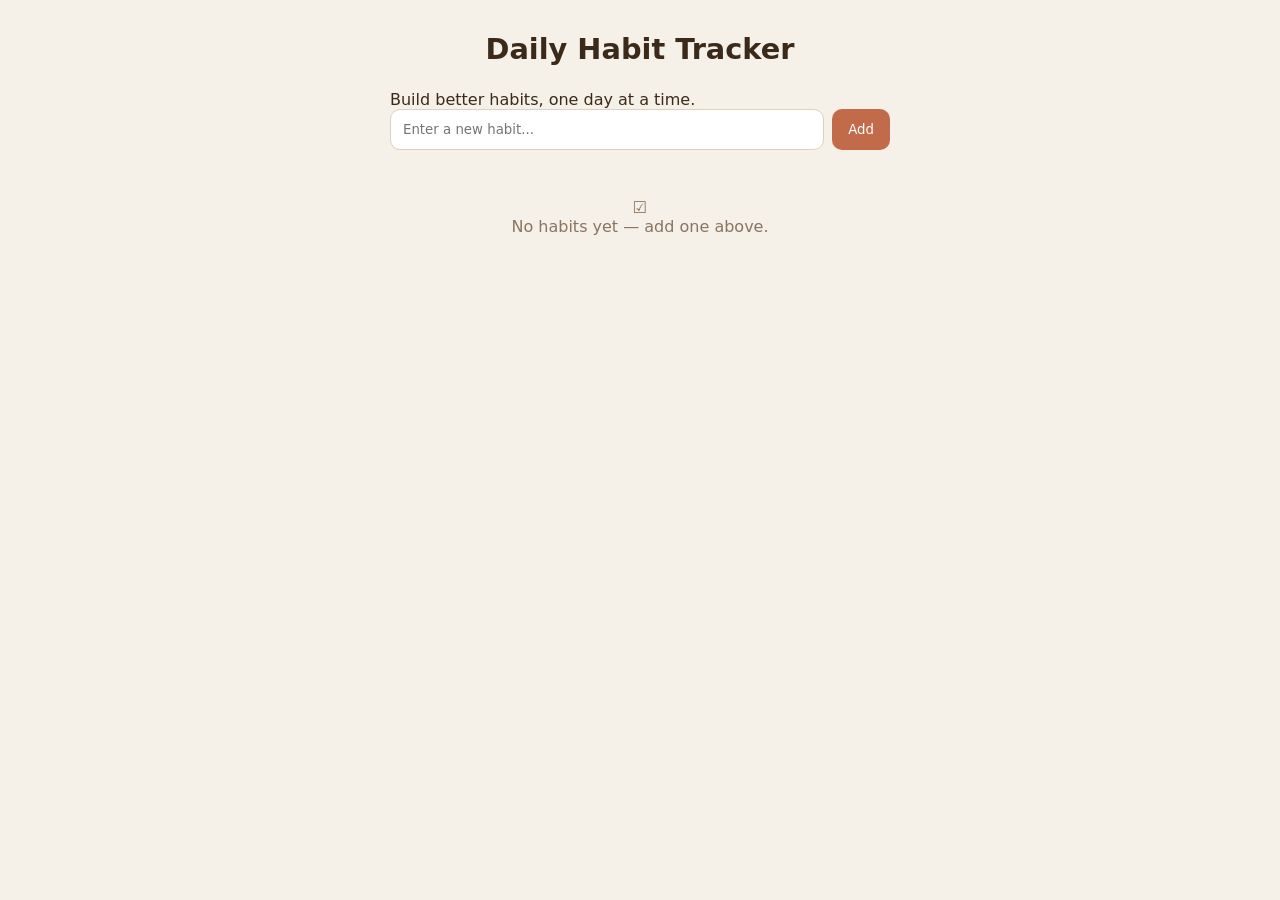
==== index.html @ 5537b70b "move project to root for GitHub Pages deployment" ====
<!DOCTYPE html>
<html lang="en">
  <head>
    <meta charset="UTF-8" />
    <meta name="viewport" content="width=device-width, initial-scale=1.0" />
    <title>Daily Habit Tracker</title>
    <link rel="stylesheet" href="style.css" />
  </head>
  <body>

    <div class="container">

      <header class="app-header">
        <h1>Daily Habit Tracker</h1>
        <p class="subtitle">Build better habits, one day at a time.</p>
      </header>

      <form class="input-group" id="addForm">
        <input
          type="text"
          id="habitInput"
          class="habit-input"
          placeholder="Enter a new habit..."
          maxlength="80"
          autocomplete="off"
          aria-label="New habit name"
        />
        <button type="submit" class="add-btn" aria-label="Add habit">Add</button>
      </form>

      <!-- Error shown when user submits blank or duplicate input -->
      <p class="error hidden" id="inputError" role="alert" aria-live="polite"></p>

      <p class="summary hidden" id="summary"></p>

      <!-- role="list" restores list semantics in screen readers when list-style is removed -->
      <ul class="habit-list" id="habitList" role="list"></ul>

      <div class="empty hidden" id="emptyState">
        <span class="empty-icon" aria-hidden="true">☑</span>
        <p>No habits yet — add one above.</p>
      </div>

    </div>

    <script src="script.js"></script>
  </body>
</html>
---- style.css ----
:root {
  --bg: #f5f0e8;
  --card: #fdfaf5;
  --text: #3b2a1a;
  --muted: #8a7560;
  --accent: #c26b4a;
  --border: #ddd0bc;
  --done-bg: #eaefe3;
}

* {
  margin: 0;
  padding: 0;
  box-sizing: border-box;
  font-family: system-ui, -apple-system, sans-serif;
}

body {
  background: var(--bg);
  color: var(--text);
  min-height: 100vh;
  display: flex;
  justify-content: center;
  padding: 2rem 1rem;
}

.container {
  width: 100%;
  max-width: 500px;
}

h1 {
  text-align: center;
  margin-bottom: 1.5rem;
  font-size: 1.8rem;
}

.input-group {
  display: flex;
  gap: 0.5rem;
  margin-bottom: 1rem;
}

input {
  flex: 1;
  padding: 0.75rem;
  border: 1px solid var(--border);
  border-radius: 10px;
  outline: none;
  transition: 0.2s;
}

input:focus {
  border-color: var(--accent);
  box-shadow: 0 0 0 3px rgba(194,107,74,0.15);
}

button {
  background: var(--accent);
  color: white;
  border: none;
  padding: 0.75rem 1rem;
  border-radius: 10px;
  cursor: pointer;
  transition: 0.2s;
}

button:hover {
  opacity: 0.9;
}

.error {
  color: #b54040;
  font-size: 0.85rem;
  margin-bottom: 0.5rem;
}

ul {
  list-style: none;
  display: flex;
  flex-direction: column;
  gap: 0.5rem;
}

li {
  background: var(--card);
  border: 1px solid var(--border);
  padding: 0.9rem;
  border-radius: 12px;
  display: flex;
  justify-content: space-between;
  align-items: center;
  transition: 0.2s;
}

li.completed {
  background: var(--done-bg);
  text-decoration: line-through;
  color: var(--muted);
}

.actions {
  display: flex;
  gap: 0.5rem;
}

.delete-btn {
  background: transparent;
  color: #b54040;
  border: none;
  cursor: pointer;
  font-size: 1rem;
}

.empty {
  text-align: center;
  color: var(--muted);
  margin-top: 2rem;
}

/* Required by JS for show/hide logic */
.hidden {
  display: none !important;
}
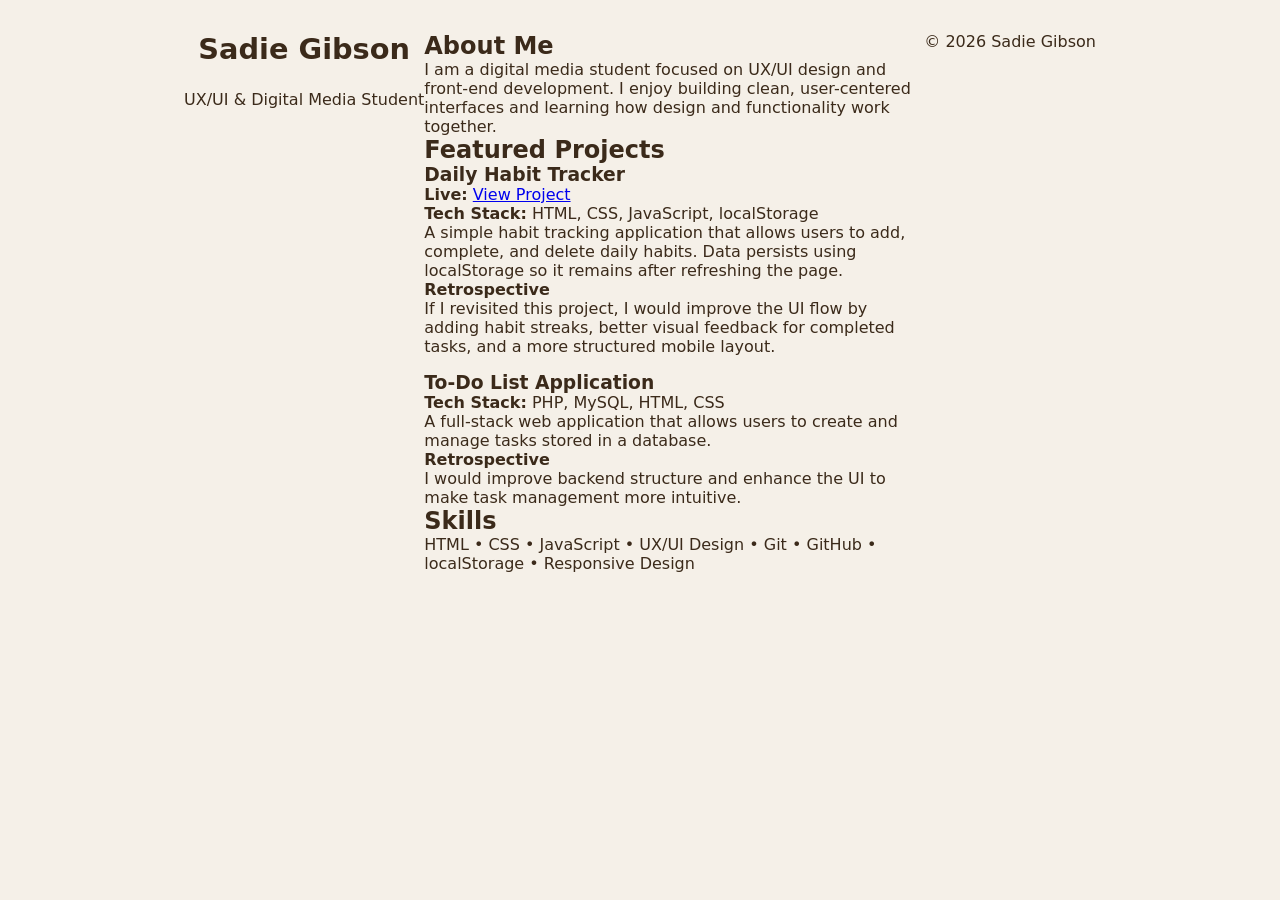
==== commit b2e67da0: "final portfolio page" ====
--- a/index.html
+++ b/index.html
@@ -1,48 +1,93 @@
 <!DOCTYPE html>
 <html lang="en">
-  <head>
-    <meta charset="UTF-8" />
-    <meta name="viewport" content="width=device-width, initial-scale=1.0" />
-    <title>Daily Habit Tracker</title>
-    <link rel="stylesheet" href="style.css" />
-  </head>
-  <body>
+<head>
+  <meta charset="UTF-8" />
+  <meta name="viewport" content="width=device-width, initial-scale=1.0"/>
+  <title>Sadie Gibson | Portfolio</title>
+  <link rel="stylesheet" href="style.css"/>
+</head>
 
-    <div class="container">
+<body>
 
-      <header class="app-header">
-        <h1>Daily Habit Tracker</h1>
-        <p class="subtitle">Build better habits, one day at a time.</p>
-      </header>
+  <header class="hero">
+    <h1>Sadie Gibson</h1>
+    <p>UX/UI & Digital Media Student</p>
+  </header>
 
-      <form class="input-group" id="addForm">
-        <input
-          type="text"
-          id="habitInput"
-          class="habit-input"
-          placeholder="Enter a new habit..."
-          maxlength="80"
-          autocomplete="off"
-          aria-label="New habit name"
-        />
-        <button type="submit" class="add-btn" aria-label="Add habit">Add</button>
-      </form>
+  <main class="container">
 
-      <!-- Error shown when user submits blank or duplicate input -->
-      <p class="error hidden" id="inputError" role="alert" aria-live="polite"></p>
+    <!-- ABOUT -->
+    <section>
+      <h2>About Me</h2>
+      <p>
+        I am a digital media student focused on UX/UI design and front-end development.
+        I enjoy building clean, user-centered interfaces and learning how design and functionality work together.
+      </p>
+    </section>
 
-      <p class="summary hidden" id="summary"></p>
+    <!-- PROJECT 1 -->
+    <section>
+      <h2>Featured Projects</h2>
 
-      <!-- role="list" restores list semantics in screen readers when list-style is removed -->
-      <ul class="habit-list" id="habitList" role="list"></ul>
+      <div class="project-card">
 
-      <div class="empty hidden" id="emptyState">
-        <span class="empty-icon" aria-hidden="true">☑</span>
-        <p>No habits yet — add one above.</p>
+        <h3>Daily Habit Tracker</h3>
+
+        <p><strong>Live:</strong>
+          <a href="https://sadieg123.github.io/Portfolio-Reflection/" target="_blank">
+            View Project
+          </a>
+        </p>
+
+        <p><strong>Tech Stack:</strong> HTML, CSS, JavaScript, localStorage</p>
+
+        <p>
+          A simple habit tracking application that allows users to add, complete,
+          and delete daily habits. Data persists using localStorage so it remains
+          after refreshing the page.
+        </p>
+
+        <h4>Retrospective</h4>
+        <p>
+          If I revisited this project, I would improve the UI flow by adding habit streaks,
+          better visual feedback for completed tasks, and a more structured mobile layout.
+        </p>
+
       </div>
 
-    </div>
+      <!-- PROJECT 2 (OPTIONAL PLACEHOLDER) -->
+      <div class="project-card" style="margin-top: 1rem;">
 
-    <script src="script.js"></script>
-  </body>
-</html>
+        <h3>To-Do List Application</h3>
+
+        <p><strong>Tech Stack:</strong> PHP, MySQL, HTML, CSS</p>
+
+        <p>
+          A full-stack web application that allows users to create and manage tasks stored in a database.
+        </p>
+
+        <h4>Retrospective</h4>
+        <p>
+          I would improve backend structure and enhance the UI to make task management more intuitive.
+        </p>
+
+      </div>
+
+    </section>
+
+    <!-- SKILLS -->
+    <section>
+      <h2>Skills</h2>
+      <p>
+        HTML • CSS • JavaScript • UX/UI Design • Git • GitHub • localStorage • Responsive Design
+      </p>
+    </section>
+
+  </main>
+
+  <footer>
+    <p>© 2026 Sadie Gibson</p>
+  </footer>
+
+</body>
+</html>
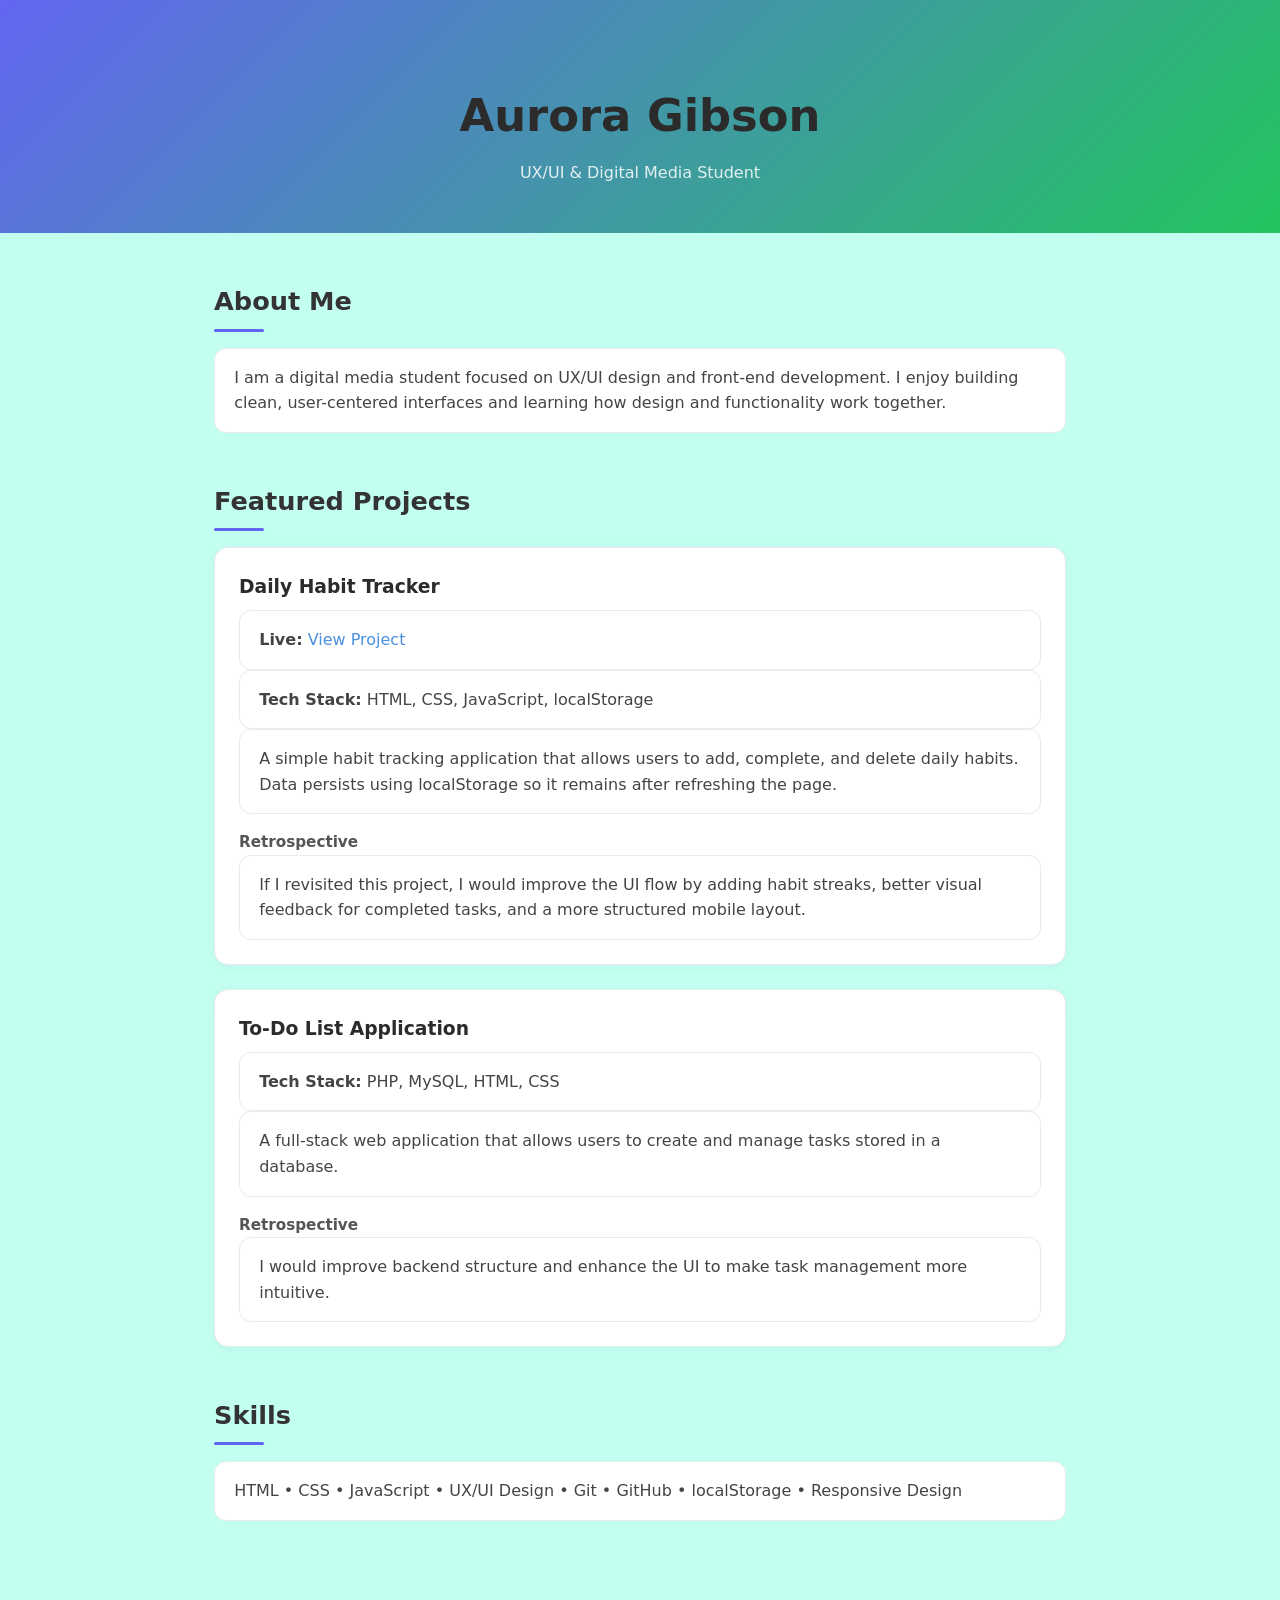
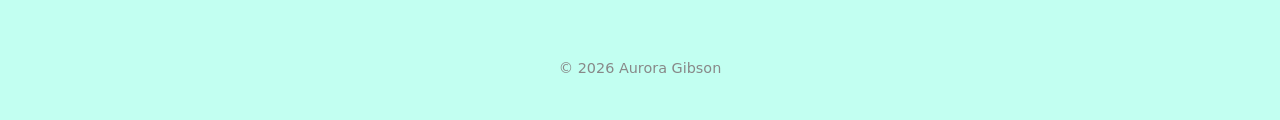
==== commit 3838c14c: "update portfolio color scheme" ====
--- a/index.html
+++ b/index.html
@@ -3,14 +3,14 @@
 <head>
   <meta charset="UTF-8" />
   <meta name="viewport" content="width=device-width, initial-scale=1.0"/>
-  <title>Sadie Gibson | Portfolio</title>
+  <title>Aurora Gibson | Portfolio</title>
   <link rel="stylesheet" href="style.css"/>
 </head>
 
 <body>
 
   <header class="hero">
-    <h1>Sadie Gibson</h1>
+    <h1>Aurora Gibson</h1>
     <p>UX/UI & Digital Media Student</p>
   </header>
 
@@ -34,7 +34,7 @@
         <h3>Daily Habit Tracker</h3>
 
         <p><strong>Live:</strong>
-          <a href="https://sadieg123.github.io/Portfolio-Reflection/" target="_blank">
+          <a href="https://sadieg123.github.io/mini-project/" target="_blank">
             View Project
           </a>
         </p>
@@ -86,7 +86,7 @@
   </main>
 
   <footer>
-    <p>© 2026 Sadie Gibson</p>
+    <p>© 2026 Aurora Gibson</p>
   </footer>
 
 </body>
--- a/style.css
+++ b/style.css
@@ -1,124 +1,137 @@
-:root {
-  --bg: #f5f0e8;
-  --card: #fdfaf5;
-  --text: #3b2a1a;
-  --muted: #8a7560;
-  --accent: #c26b4a;
-  --border: #ddd0bc;
-  --done-bg: #eaefe3;
-}
-
+/* =========================
+   BASE / RESET
+========================= */
 * {
   margin: 0;
   padding: 0;
   box-sizing: border-box;
-  font-family: system-ui, -apple-system, sans-serif;
+  font-family: system-ui, -apple-system, "Segoe UI", sans-serif;
 }
 
 body {
-  background: var(--bg);
-  color: var(--text);
-  min-height: 100vh;
-  display: flex;
-  justify-content: center;
-  padding: 2rem 1rem;
+  background: #c2fff1;
+  color: #2b2b2b;
+  line-height: 1.6;
 }
 
-.container {
-  width: 100%;
-  max-width: 500px;
+/* =========================
+   HERO SECTION
+========================= */
+.hero {
+  text-align: center;
+  padding: 5rem 1rem 3rem;
+  background: linear-gradient(135deg, #6366f1, #22c55e);
+  border-bottom: none;
 }
 
-h1 {
-  text-align: center;
-  margin-bottom: 1.5rem;
-  font-size: 1.8rem;
-}
-
-.input-group {
-  display: flex;
-  gap: 0.5rem;
-  margin-bottom: 1rem;
-}
-
-input {
-  flex: 1;
-  padding: 0.75rem;
-  border: 1px solid var(--border);
-  border-radius: 10px;
-  outline: none;
-  transition: 0.2s;
-}
-
-input:focus {
-  border-color: var(--accent);
-  box-shadow: 0 0 0 3px rgba(194,107,74,0.15);
-}
-
-button {
-  background: var(--accent);
-  color: white;
-  border: none;
-  padding: 0.75rem 1rem;
-  border-radius: 10px;
-  cursor: pointer;
-  transition: 0.2s;
-}
-
-button:hover {
-  opacity: 0.9;
-}
-
-.error {
-  color: #b54040;
-  font-size: 0.85rem;
+.hero h1 {
+  font-size: 2.8rem;
+  font-weight: 700;
   margin-bottom: 0.5rem;
 }
 
-ul {
-  list-style: none;
-  display: flex;
-  flex-direction: column;
-  gap: 0.5rem;
+.hero p {
+  color: rgba(255,255,255,0.85);
 }
 
-li {
-  background: var(--card);
-  border: 1px solid var(--border);
-  padding: 0.9rem;
-  border-radius: 12px;
-  display: flex;
-  justify-content: space-between;
-  align-items: center;
-  transition: 0.2s;
+/* =========================
+   LAYOUT
+========================= */
+.container {
+  max-width: 900px;
+  margin: auto;
+  padding: 3rem 1.5rem;
 }
 
-li.completed {
-  background: var(--done-bg);
-  text-decoration: line-through;
-  color: var(--muted);
+/* =========================
+   SECTIONS
+========================= */
+section {
+  margin-bottom: 3rem;
 }
 
-.actions {
-  display: flex;
-  gap: 0.5rem;
+section h2 {
+  font-size: 1.6rem;
+  margin-bottom: 1rem;
+  color: #333;
+  position: relative;
 }
 
-.delete-btn {
-  background: transparent;
-  color: #b54040;
-  border: none;
-  cursor: pointer;
-  font-size: 1rem;
+section h2::after {
+  content: "";
+  display: block;
+  width: 50px;
+  height: 3px;
+  background: #6366f1;;
+  margin-top: 0.4rem;
+  border-radius: 2px;
 }
 
-.empty {
-  text-align: center;
-  color: var(--muted);
-  margin-top: 2rem;
+/* =========================
+   ABOUT TEXT
+========================= */
+section p {
+  font-size: 1rem;
+  color: #444;
 }
 
-/* Required by JS for show/hide logic */
-.hidden {
-  display: none !important;
+/* =========================
+   PROJECT CARDS
+========================= */
+.project-card {
+  background: white;
+  border: 1px solid #eaeaea;
+  border-radius: 14px;
+  padding: 1.5rem;
+  margin-bottom: 1.5rem;
+  box-shadow: 0 2px 10px rgba(0,0,0,0.04);
+  transition: transform 0.2s ease, box-shadow 0.2s ease;
 }
+
+.project-card:hover {
+  transform: translateY(-4px);
+  box-shadow: 0 6px 18px rgba(0,0,0,0.08);
+}
+
+.project-card h3 {
+  margin-bottom: 0.5rem;
+}
+
+.project-card h4 {
+  margin-top: 1rem;
+  font-size: 0.95rem;
+  color: #555;
+}
+
+/* =========================
+   LINKS
+========================= */
+a {
+  color: #4a90e2;
+  text-decoration: none;
+  font-weight: 500;
+}
+
+a:hover {
+  text-decoration: underline;
+}
+
+/* =========================
+   SKILLS BOX
+========================= */
+section p {
+  background: white;
+  padding: 1rem 1.2rem;
+  border-radius: 12px;
+  border: 1px solid #eaeaea;
+}
+
+/* =========================
+   FOOTER
+========================= */
+footer {
+  text-align: center;
+  padding: 2.5rem 1rem;
+  color: #888;
+  font-size: 0.9rem;
+}
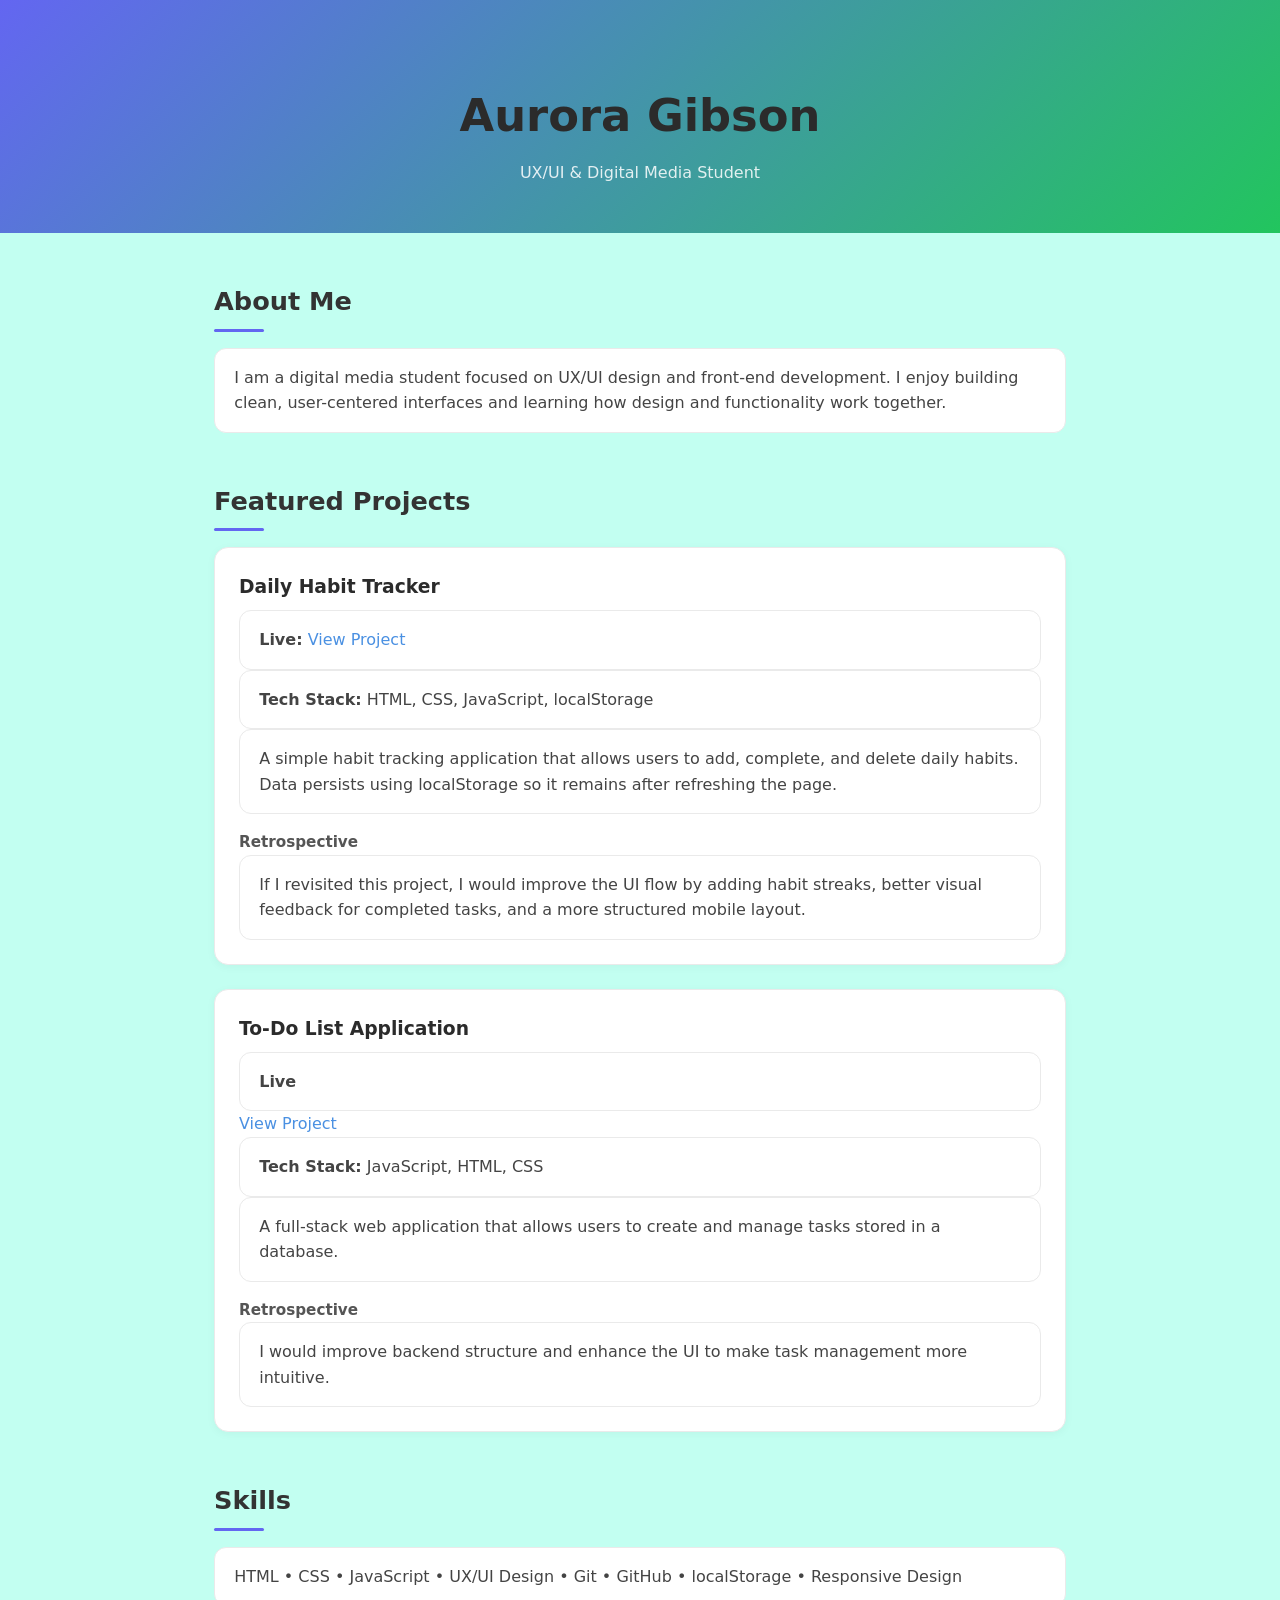
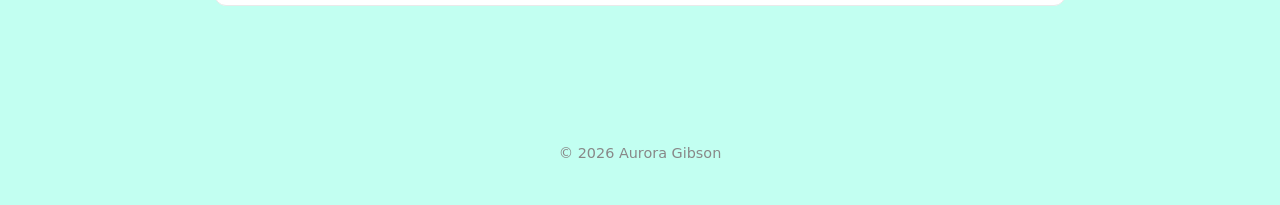
==== commit 7cedfed3: "update portfolio project 2" ====
--- a/index.html
+++ b/index.html
@@ -59,8 +59,12 @@
       <div class="project-card" style="margin-top: 1rem;">
 
         <h3>To-Do List Application</h3>
+        <p><strong>Live</strong></p>
+        <a href="https://sadieg123.github.io/expo-todo-app/" target="_blank">
+          View Project
+        </a>
 
-        <p><strong>Tech Stack:</strong> PHP, MySQL, HTML, CSS</p>
+        <p><strong>Tech Stack:</strong> JavaScript, HTML, CSS</p>
 
         <p>
           A full-stack web application that allows users to create and manage tasks stored in a database.
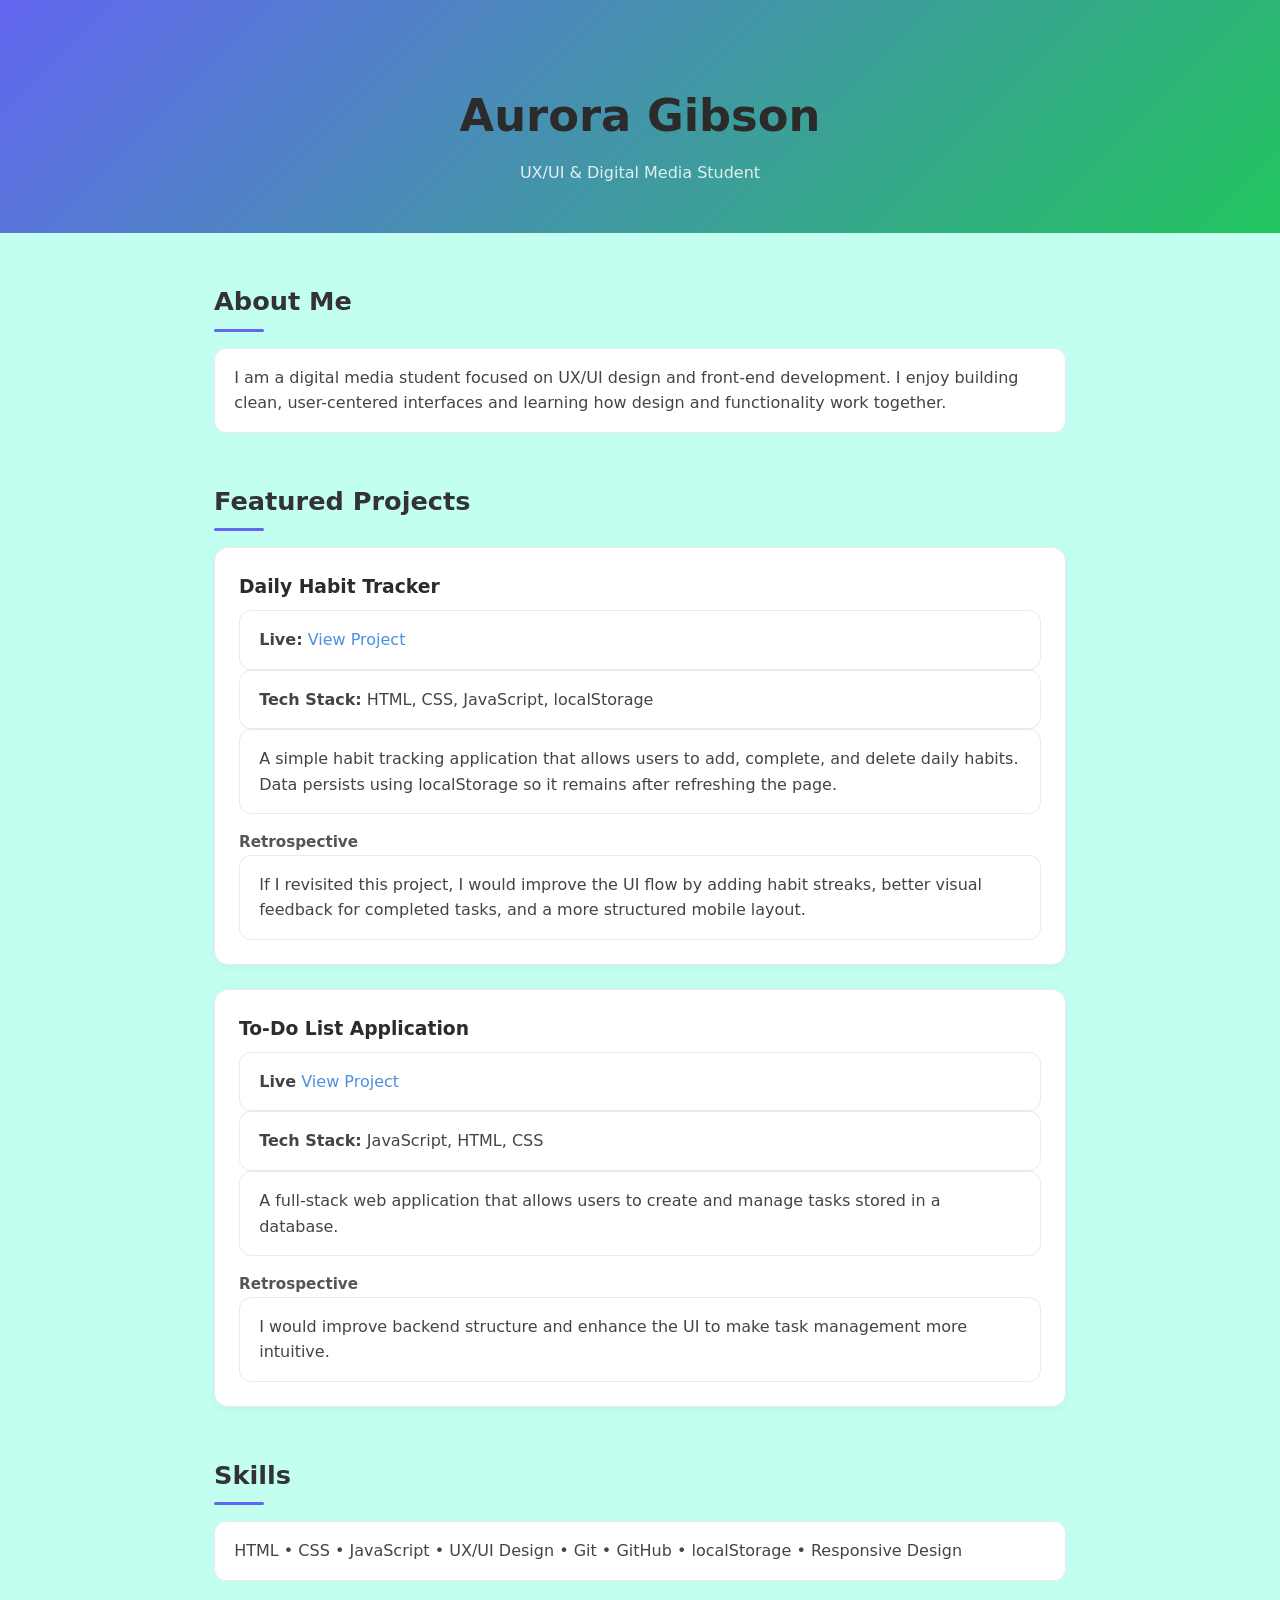
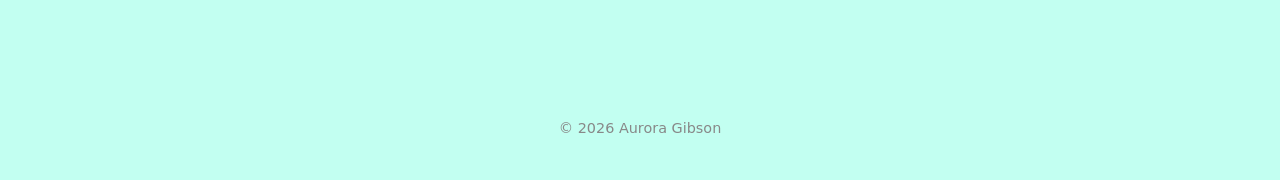
==== commit d9d20426: "update portfolio" ====
--- a/index.html
+++ b/index.html
@@ -59,10 +59,11 @@
       <div class="project-card" style="margin-top: 1rem;">
 
         <h3>To-Do List Application</h3>
-        <p><strong>Live</strong></p>
+        <p><strong>Live</strong>
         <a href="https://sadieg123.github.io/expo-todo-app/" target="_blank">
           View Project
         </a>
+        </p>
 
         <p><strong>Tech Stack:</strong> JavaScript, HTML, CSS</p>
 
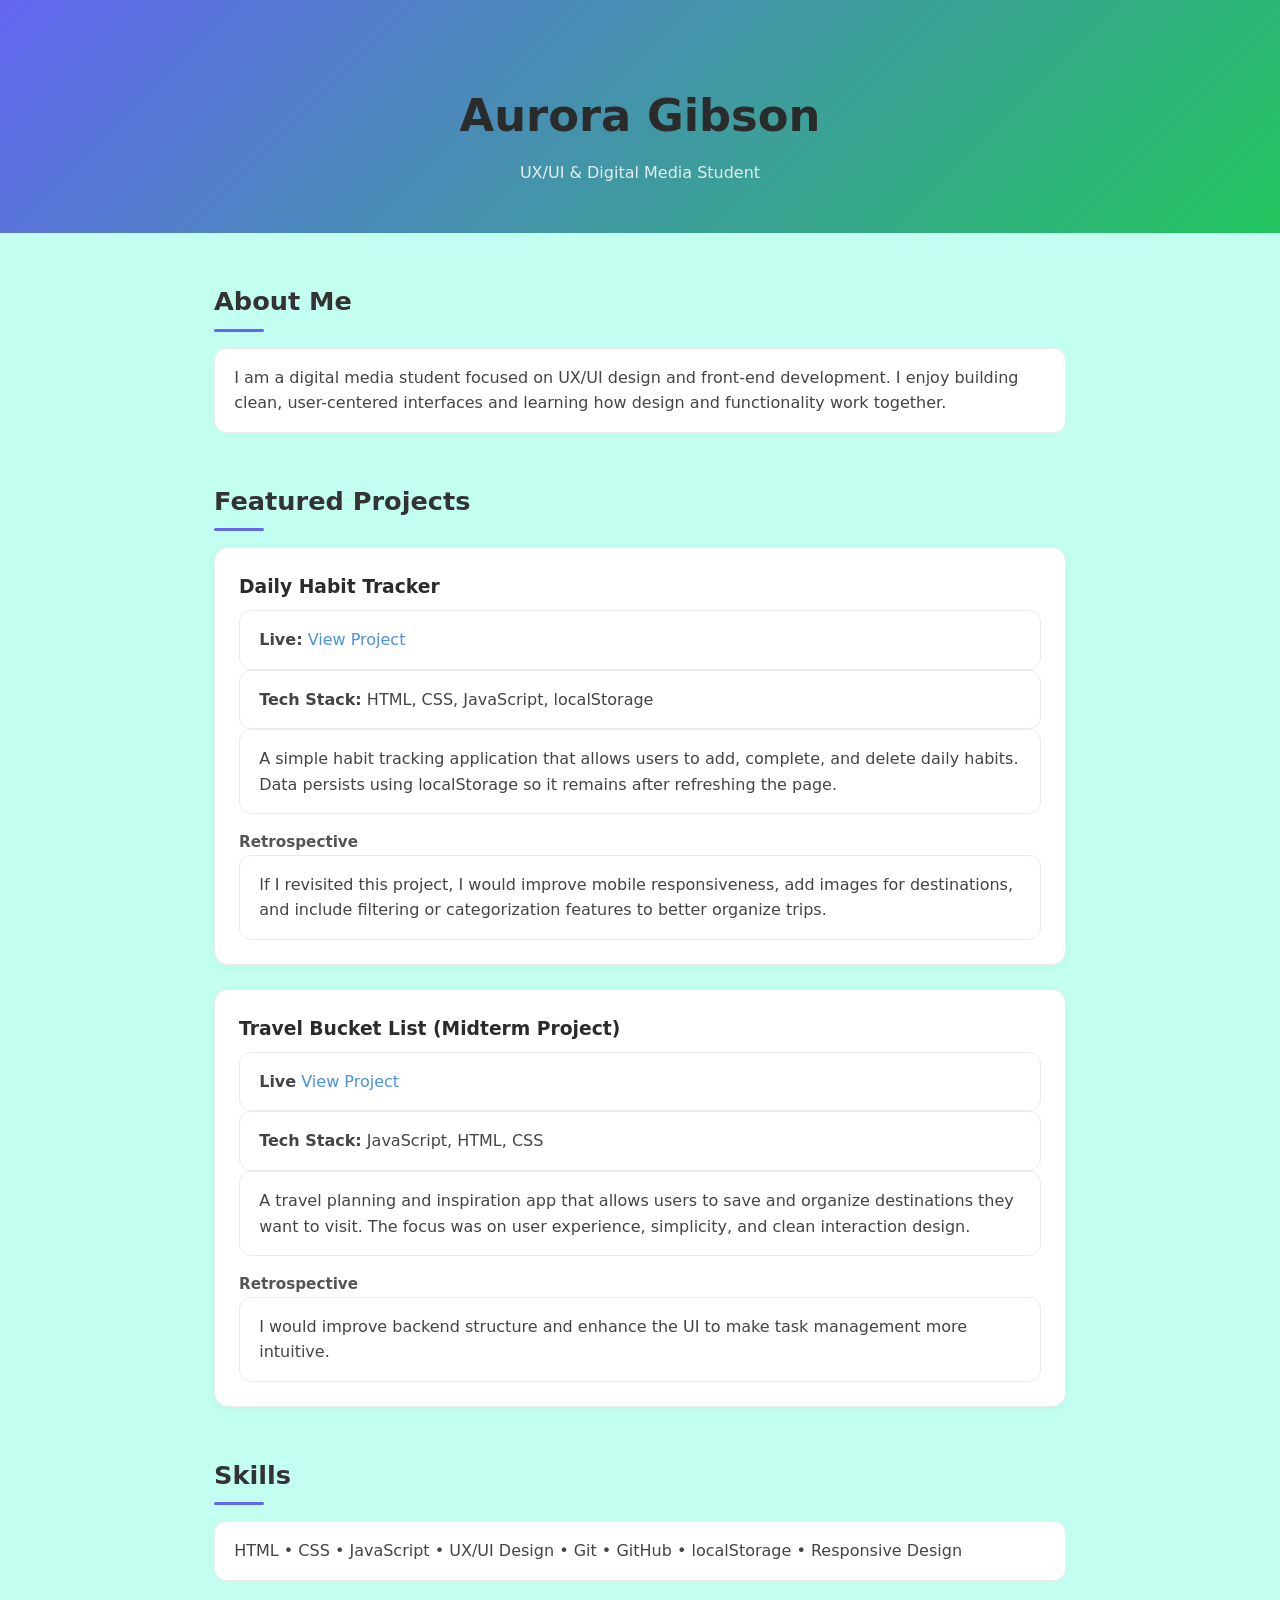
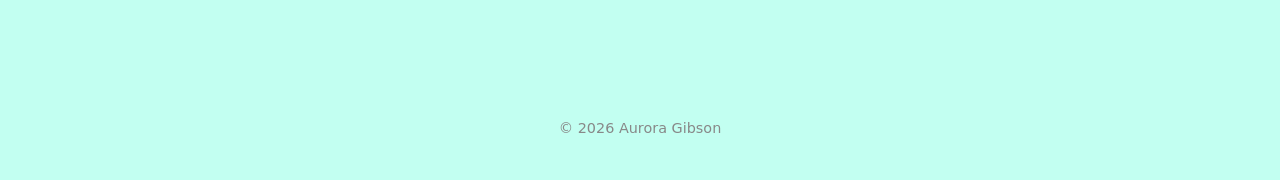
==== commit 5c11b949: "update portfolio: replace todo app with travel bucket list project" ====
--- a/index.html
+++ b/index.html
@@ -49,8 +49,8 @@
 
         <h4>Retrospective</h4>
         <p>
-          If I revisited this project, I would improve the UI flow by adding habit streaks,
-          better visual feedback for completed tasks, and a more structured mobile layout.
+          If I revisited this project, I would improve mobile responsiveness, add images for destinations,
+          and include filtering or categorization features to better organize trips.
         </p>
 
       </div>
@@ -58,9 +58,9 @@
       <!-- PROJECT 2 (OPTIONAL PLACEHOLDER) -->
       <div class="project-card" style="margin-top: 1rem;">
 
-        <h3>To-Do List Application</h3>
+        <h3>Travel Bucket List (Midterm Project)</h3>
         <p><strong>Live</strong>
-        <a href="https://sadieg123.github.io/expo-todo-app/" target="_blank">
+        <a href="https://sadieg123.github.io/travel-bucket-list/" target="_blank">
           View Project
         </a>
         </p>
@@ -68,7 +68,8 @@
         <p><strong>Tech Stack:</strong> JavaScript, HTML, CSS</p>
 
         <p>
-          A full-stack web application that allows users to create and manage tasks stored in a database.
+          A travel planning and inspiration app that allows users to save and organize destinations they want to visit.
+          The focus was on user experience, simplicity, and clean interaction design.
         </p>
 
         <h4>Retrospective</h4>
